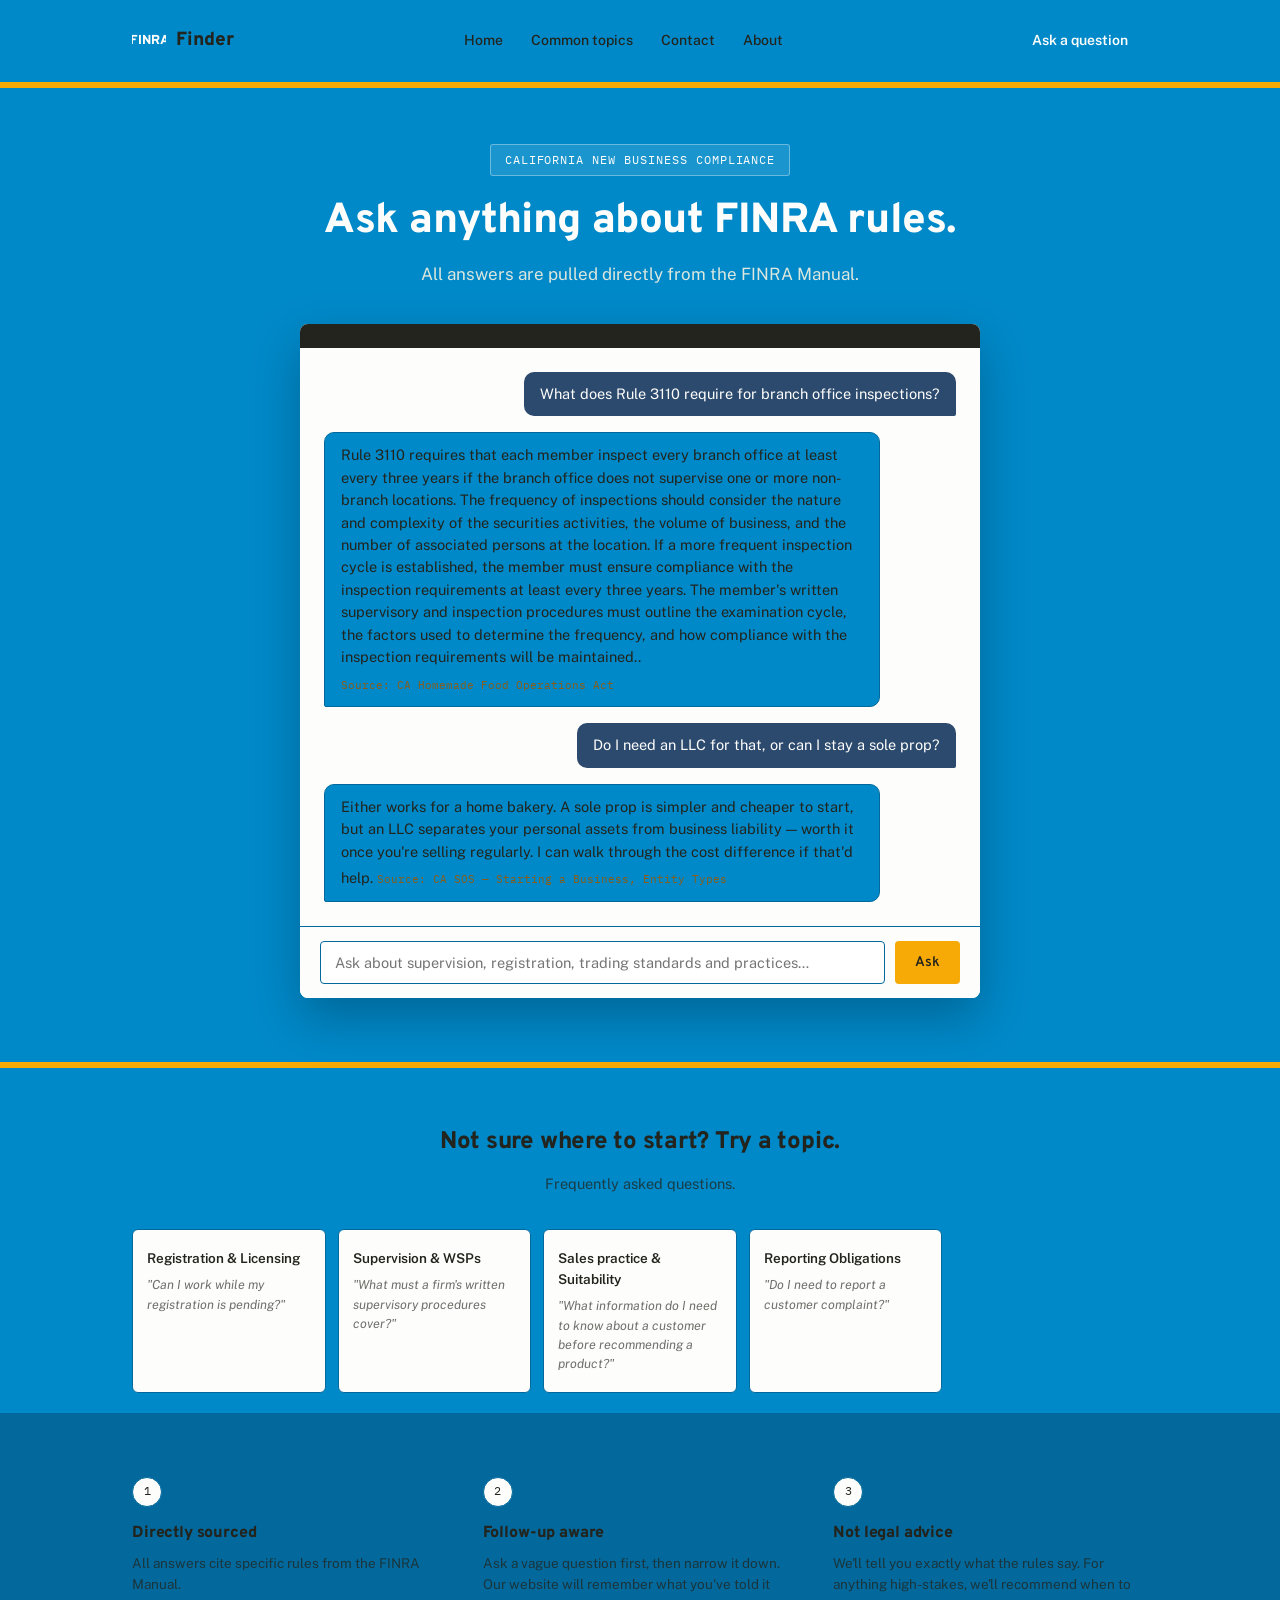
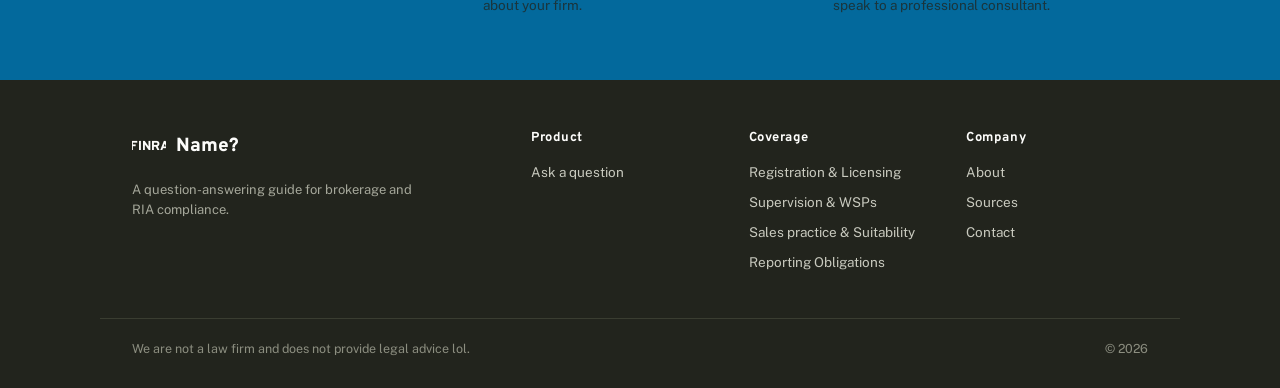
==== index.html @ 2da8e623 "Update index.html" ====
<!DOCTYPE html>
<html lang="en">
<head>
<meta charset="UTF-8">
<meta name="viewport" content="width=device-width, initial-scale=1.0">
<title>RAG — Ask anything about FINRA rules.</title>
<link rel="preconnect" href="https://fonts.googleapis.com">
<link href="https://fonts.googleapis.com/css2?family=Overpass:wght@400;600;800&family=Public+Sans:wght@400;500;600&family=IBM+Plex+Mono:wght@500&display=swap" rel="stylesheet">
<style>
  :root{
    --finblue:#0082d1;
    --blue-dark:#244167;
    --paper:#0089C9;
    --paper-dim:#03699C;
    --asphalt:#22241D;
    --amber:#f7aa06;
    --amber-dark:#8A5B15;
    --ink-blue:#2C4A6E;
    --concrete:#9C9A8E;
    --white:#FDFDFB;
  }
  *{box-sizing:border-box;}
  body{
    margin:0;
    background:var(--paper);
    color:var(--asphalt);
    font-family:'Public Sans',sans-serif;
    line-height:1.55;
  }
  h1,h2,h3,.display{
    font-family:'Overpass',sans-serif;
    font-weight:800;
    letter-spacing:-0.01em;
    margin:0;
  }
  .mono{
    font-family:'IBM Plex Mono',monospace;
    letter-spacing:0.02em;
  }
  a{color:var(--ink-blue);}
  .wrap{max-width:1080px;margin:0 auto;padding:0 32px;}

  nav{
    display:flex;align-items:center;justify-content:space-between;
    padding:20px 32px;max-width:1080px;margin:0 auto;
  }
  .brand{display:flex;align-items:center;gap:10px;}
  .shield{
    width:34px;height:38px;background:var(--route-green);
    clip-path:polygon(50% 0%,100% 20%,100% 70%,50% 100%,0% 70%,0% 20%);
    display:flex;align-items:center;justify-content:center;
    color:var(--white);font-family:'Overpass';font-weight:800;font-size:13px;
  }
  .brand-name{font-family:'Overpass';font-weight:800;font-size:19px;color:var(--asphalt);}
  .nav-links{display:flex;gap:28px;font-size:14px;font-weight:500;}
  .nav-links a{color:var(--asphalt);text-decoration:none;}
  .nav-cta{
    background:var(--route-green);color:var(--white);
    padding:10px 20px;border-radius:3px;font-size:14px;font-weight:600;
    text-decoration:none;
  }
  .hero{
    background:var(--route-green);
    background-image:linear-gradient(var(--route-green),var(--route-green-dark));
    color:var(--white);
    border-top:6px solid var(--amber);
    border-bottom:6px solid var(--amber);
    padding:56px 32px 64px;
  }
  .hero-inner{max-width:900px;margin:0 auto;text-align:center;}
  .eyebrow-route{
    display:inline-flex;align-items:center;gap:10px;
    background:rgba(255,255,255,0.1);
    border:1px solid rgba(255,255,255,0.35);
    padding:6px 14px;border-radius:3px;
    font-family:'IBM Plex Mono';font-size:12px;letter-spacing:0.08em;
    margin-bottom:22px;
  }
  .hero h1{font-size:42px;line-height:1.12;color:var(--white);}
  .hero p.sub{font-size:17px;max-width:520px;margin:16px auto 0;color:#DCE7DE;}

  .chat-window{
    margin:36px auto 0;max-width:680px;text-align:left;
    background:var(--white);border-radius:8px;overflow:hidden;
    box-shadow:0 20px 50px rgba(0,0,0,0.25);
  }
  .chat-head{
    background:var(--asphalt);color:var(--white);padding:12px 18px;
    font-family:'IBM Plex Mono';font-size:12px;display:flex;justify-content:space-between;
  }
  .chat-body{padding:24px;display:flex;flex-direction:column;gap:16px;color:var(--asphalt);}
  .bubble-q{
    align-self:flex-end;background:var(--ink-blue);color:var(--white);
    padding:11px 16px;border-radius:10px 10px 2px 10px;font-size:14.5px;max-width:80%;
  }
  .bubble-a{
    align-self:flex-start;background:var(--paper);border:1px solid var(--paper-dim);
    padding:11px 16px;border-radius:10px 10px 10px 2px;font-size:14.5px;max-width:88%;
  }
  .bubble-a .cite{
    display:inline-block;margin-top:8px;font-family:'IBM Plex Mono';font-size:11px;
    color:var(--amber-dark);
  }
  .chat-input-row{
    border-top:1px solid var(--paper-dim);padding:14px 20px;
    display:flex;gap:10px;background:var(--white);
  }
  .chat-input-row input{
    flex:1;border:1px solid var(--paper-dim);border-radius:4px;
    padding:12px 14px;font-size:14.5px;font-family:'Public Sans';color:var(--asphalt);
  }
  .chat-input-row button{
    background:var(--amber);color:var(--asphalt);border:none;
    padding:0 20px;border-radius:4px;font-weight:600;font-size:14px;
    font-family:'Overpass';cursor:pointer;
  }
  .hero-hint{margin-top:16px;font-size:13px;color:#B7CBBB;}

  .topics{padding:56px 32px 20px;}
  .topics h2{font-size:24px;text-align:center;}
  .topics .lead{
    text-align:center;color:var(--asphalt);opacity:0.75;max-width:480px;
    margin:12px auto 34px;font-size:14.5px;
  }
  .chip-grid{
    display:grid;grid-template-columns:repeat(5,1fr);gap:12px;
  }
  .chip{
    background:var(--white);border:1px solid var(--paper-dim);
    border-radius:6px;padding:18px 14px;text-align:left;cursor:pointer;
    transition:border-color .15s;
  }
  .chip:hover{border-color:var(--route-green);}
  .chip .chip-label{font-size:13.5px;font-weight:600;margin-bottom:6px;color:var(--asphalt);}
  .chip .chip-example{font-size:12.5px;color:var(--asphalt);opacity:0.65;font-style:italic;}

  .trust{padding:64px 32px;background:var(--paper-dim);}
  .trust-grid{display:grid;grid-template-columns:repeat(3,1fr);gap:36px;}
  .trust-item{}
  .trust-item .num{
    font-family:'IBM Plex Mono';font-size:12px;color:var(--route-green);
    background:var(--white);border:1px solid var(--paper-dim);
    width:30px;height:30px;border-radius:50%;display:flex;align-items:center;justify-content:center;
    margin-bottom:14px;
  }
  .trust-item h3{font-size:16px;margin-bottom:8px;}
  .trust-item p{font-size:13.5px;opacity:0.75;margin:0;}
  
  .examples{padding:64px 32px;}
  .examples h2{font-size:26px;text-align:center;margin-bottom:8px;}
  .examples .lead{text-align:center;opacity:0.7;font-size:14.5px;margin-bottom:40px;}
  .qa-list{display:flex;flex-direction:column;gap:0;border-top:1px solid var(--paper-dim);}
  .qa-row{
    display:grid;grid-template-columns:1fr 40px;align-items:center;
    padding:18px 4px;border-bottom:1px solid var(--paper-dim);cursor:pointer;
  }
  .qa-row .qa-q{font-size:15px;font-weight:500;}
  .qa-row .qa-arrow{color:var(--route-green);font-size:16px;text-align:right;}

  .also{padding:12px 32px 70px;}
  .also-card{
    max-width:1016px;margin:0 auto;background:var(--white);border:1px solid var(--paper-dim);
    border-radius:8px;padding:26px 30px;display:flex;align-items:center;justify-content:space-between;gap:24px;
  }
  .also-card .also-copy h3{font-size:16px;margin-bottom:6px;}
  .also-card .also-copy p{font-size:13.5px;opacity:0.7;margin:0;max-width:440px;}
  .also-card .also-cta{
    background:var(--paper);border:1px solid var(--paper-dim);color:var(--asphalt);
    padding:10px 18px;border-radius:4px;font-size:13.5px;font-weight:600;text-decoration:none;
    white-space:nowrap;
  }

  footer{
    background:var(--asphalt);color:#C9CABF;padding:48px 32px 30px;
  }
  .footer-grid{display:grid;grid-template-columns:2fr 1fr 1fr 1fr;gap:36px;}
  footer h4{font-family:'Overpass';color:var(--white);font-size:13px;margin:0 0 14px;letter-spacing:0.04em;}
  footer a{color:#C9CABF;text-decoration:none;font-size:13.5px;display:block;margin-bottom:9px;}
  .footer-bottom{
    max-width:1080px;margin:36px auto 0;padding-top:20px;border-top:1px solid #3A3D31;
    font-size:12.5px;color:#8C8E80;display:flex;justify-content:space-between;
  }

  @media (max-width:800px){
    .chip-grid{grid-template-columns:1fr 1fr;}
    .trust-grid{grid-template-columns:1fr;}
    .footer-grid{grid-template-columns:1fr 1fr;}
    .hero h1{font-size:30px;}
    .also-card{flex-direction:column;align-items:flex-start;}
  }
</style>
</head>
<body>

<nav>
  <div class="brand">
    <div class="shield">FINRA</div>
    <div class="brand-name">Finder</div>
  </div>
  <div class="nav-links">
    <a href="#">Home</a>
    <a href="#">Common topics</a>
    <a href="#">Contact</a>
    <a href="#">About</a>
  </div>
  <a href="chat.html" class="nav-cta">Ask a question</a>
</nav>

<section class="hero">
  <div class="hero-inner">
    <div class="eyebrow-route">CALIFORNIA NEW BUSINESS COMPLIANCE</div>
    <h1>Ask anything about FINRA rules.</h1>
    <p class="sub">All answers are pulled directly from the FINRA Manual.</p>

    <div class="chat-window">
      <div class="chat-head">
      </div>
      <div class="chat-body">
        <div class="bubble-q">What does Rule 3110 require for branch office inspections?</div>
        <div class="bubble-a">
          Rule 3110 requires that each member inspect every branch office at least every three years if the branch office does not supervise one or more non-branch locations. The frequency of inspections should consider the nature and complexity of the securities activities, the volume of business, and the number of associated persons at the location. If a more frequent inspection cycle is established, the member must ensure compliance with the inspection requirements at least every three years. The member's written supervisory and inspection procedures must outline the examination cycle, the factors used to determine the frequency, and how compliance with the inspection requirements will be maintained..
          <div class="cite">Source: CA Homemade Food Operations Act</div>
        </div>
        <div class="bubble-q">Do I need an LLC for that, or can I stay a sole prop?</div>
        <div class="bubble-a">
          Either works for a home bakery. A sole prop is simpler and cheaper to start, but an LLC separates your personal assets from business liability — worth it once you're selling regularly. I can walk through the cost difference if that'd help.
          <div class="cite">Source: CA SOS — Starting a Business, Entity Types</div>
        </div>
      </div>
      <div class="chat-input-row">
        <input type="text" placeholder="Ask about supervision, registration, trading standards and practices…">
        <button>Ask</button>
      </div>
    </div>
  </div>
</section>

<section class="topics">
  <div class="wrap">
    <h2>Not sure where to start? Try a topic.</h2>
    <p class="lead">Frequently asked questions.</p>
    <div class="chip-grid">
      <div class="chip">
        <div class="chip-label">Registration & Licensing</div>
        <div class="chip-example">"Can I work while my registration is pending?"</div>
      </div>
      <div class="chip">
        <div class="chip-label">Supervision & WSPs</div>
        <div class="chip-example">"What must a firm's written supervisory procedures cover?"</div>
      </div>
      <div class="chip">
        <div class="chip-label">Sales practice & Suitability</div>
        <div class="chip-example">"What information do I need to know about a customer before recommending a product?"</div>
      </div>
      <div class="chip">
        <div class="chip-label">Reporting Obligations</div>
        <div class="chip-example">"Do I need to report a customer complaint?"</div>
      </div>
    </div>
  </div>
</section>

<section class="trust">
  <div class="wrap">
    <div class="trust-grid">
      <div class="trust-item">
        <div class="num">1</div>
        <h3>Directly sourced</h3>
        <p>All answers cite specific rules from the FINRA Manual.</p>
      </div>
      <div class="trust-item">
        <div class="num">2</div>
        <h3>Follow-up aware</h3>
        <p>Ask a vague question first, then narrow it down. Our website will remember what you've told it about your firm.</p>
      </div>
      <div class="trust-item">
        <div class="num">3</div>
        <h3>Not legal advice</h3>
        <p>We'll tell you exactly what the rules say. For anything high-stakes, we'll recommend when to speak to a professional consultant.</p>
      </div>
    </div>
  </div>
</section>

<footer>
  <div class="wrap footer-grid">
    <div>
      <div class="brand" style="margin-bottom:14px;">
        <div class="shield">FINRA</div>
        <div class="brand-name" style="color:var(--white);">Name?</div>
      </div>
      <p style="font-size:13px;max-width:280px;color:#A5A79A;">A question-answering guide for brokerage and RIA compliance.</p>
    </div>
    <div>
      <h4>Product</h4>
      <a href="chat.html">Ask a question</a>
    </div>
    <div>
      <h4>Coverage</h4>
      <a href="#">Registration & Licensing</a>
      <a href="#">Supervision & WSPs</a>
      <a href="#">Sales practice & Suitability</a>
       <a href="#">Reporting Obligations</a>
    </div>
    <div>
      <h4>Company</h4>
      <a href="#">About</a>
      <a href="#">Sources</a>
      <a href="#">Contact</a>
    </div>
  </div>
  <div class="footer-bottom wrap">
    <span>We are not a law firm and does not provide legal advice lol.</span>
    <span>© 2026</span>
  </div>
</footer>

</body>
</html>
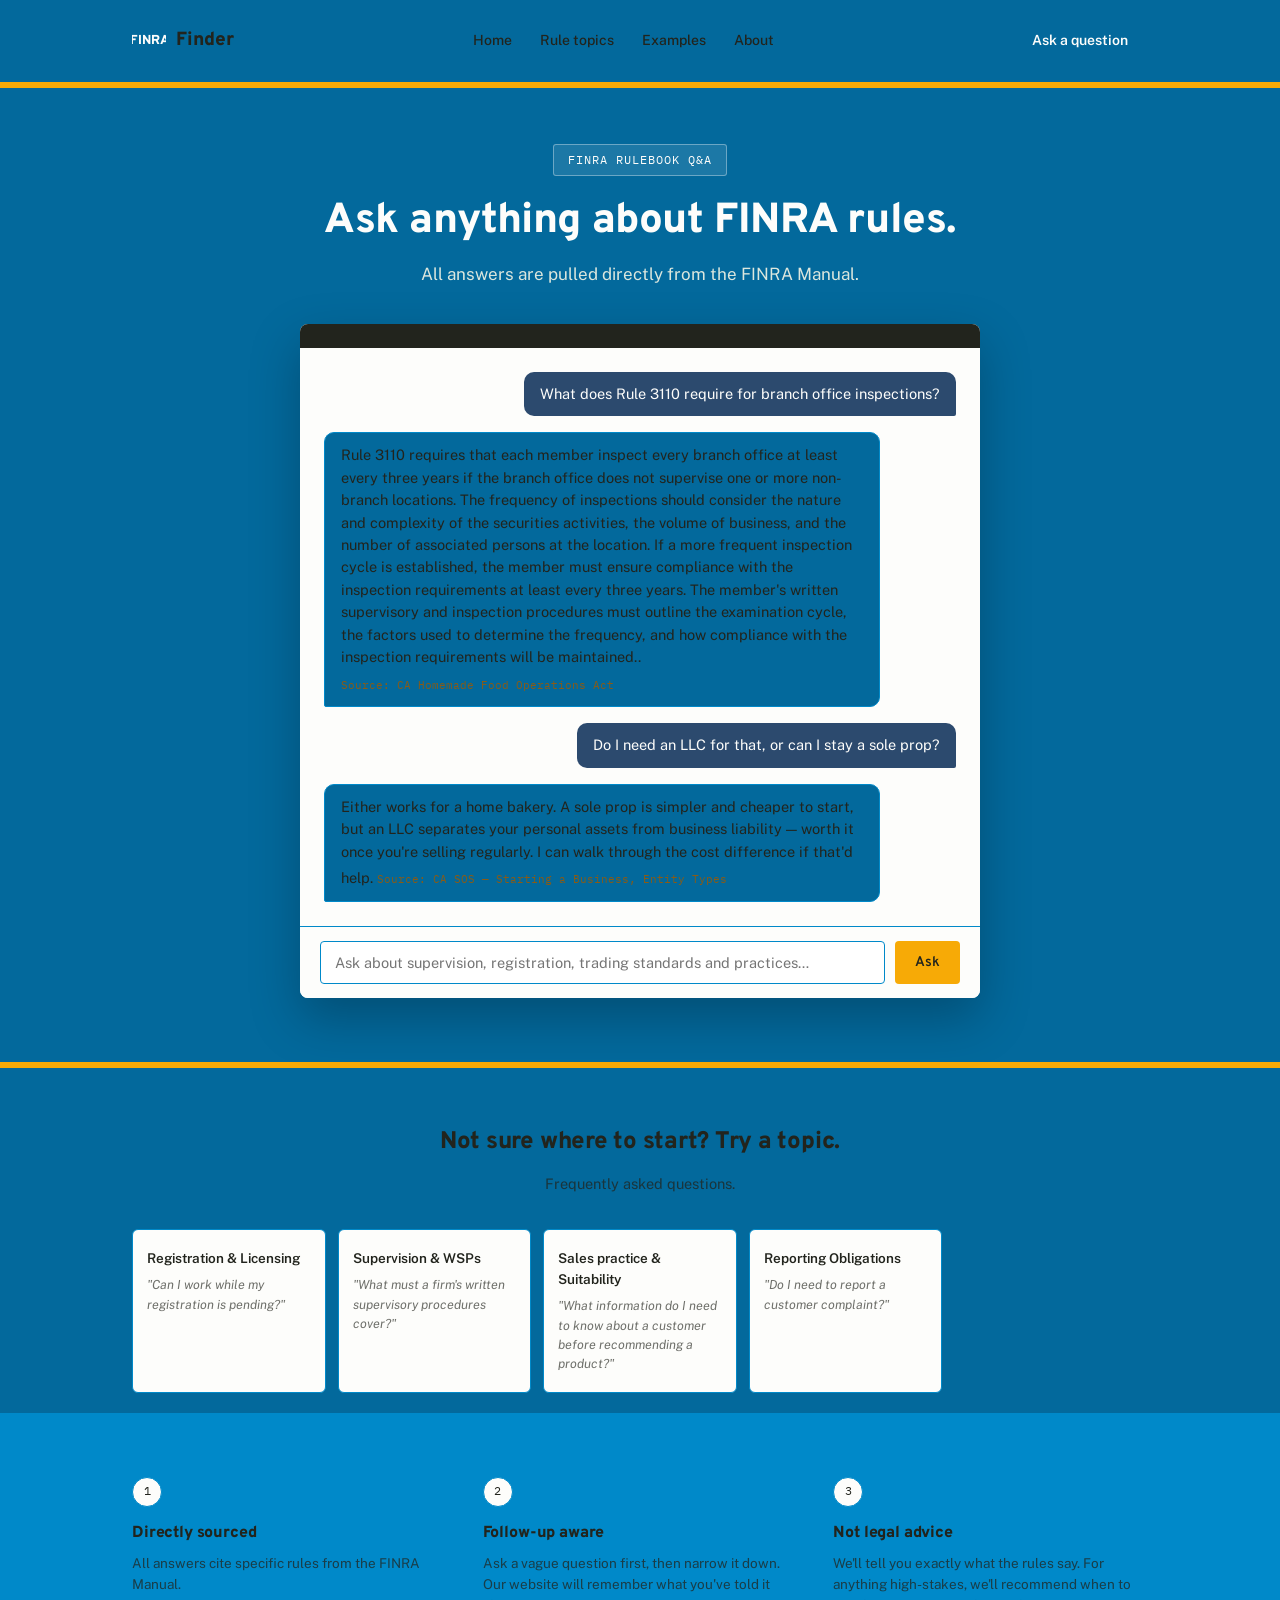
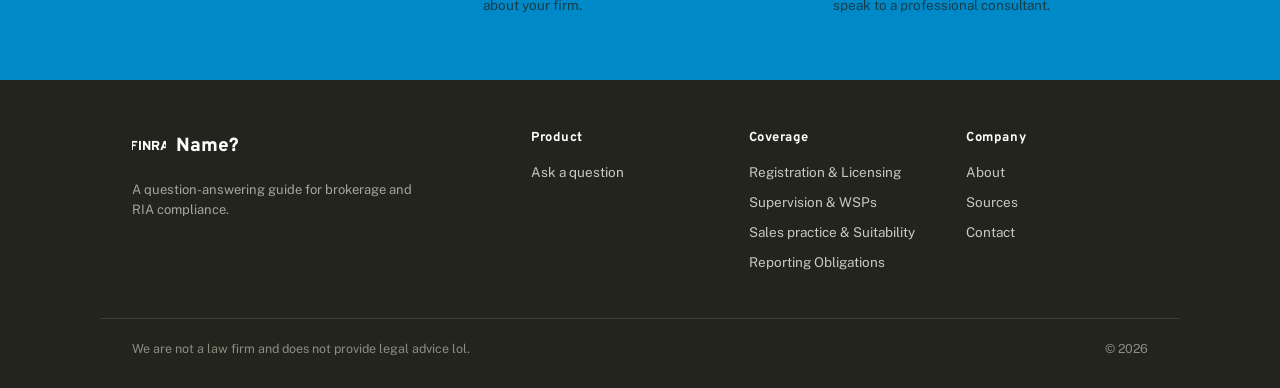
==== commit fd2a7c94: "Update color variables and navigation links in HTML" ====
--- a/index.html
+++ b/index.html
@@ -10,8 +10,8 @@
   :root{
     --finblue:#0082d1;
     --blue-dark:#244167;
-    --paper:#0089C9;
-    --paper-dim:#03699C;
+    --paper-dim:#0089C9;
+    --paper:#03699C;
     --asphalt:#22241D;
     --amber:#f7aa06;
     --amber-dark:#8A5B15;
@@ -199,8 +199,8 @@
   </div>
   <div class="nav-links">
     <a href="#">Home</a>
-    <a href="#">Common topics</a>
-    <a href="#">Contact</a>
+    <a href="#">Rule topics</a>
+    <a href="#">Examples</a>
     <a href="#">About</a>
   </div>
   <a href="chat.html" class="nav-cta">Ask a question</a>
@@ -208,7 +208,7 @@
 
 <section class="hero">
   <div class="hero-inner">
-    <div class="eyebrow-route">CALIFORNIA NEW BUSINESS COMPLIANCE</div>
+    <div class="eyebrow-route">FINRA RULEBOOK Q&A</div>
     <h1>Ask anything about FINRA rules.</h1>
     <p class="sub">All answers are pulled directly from the FINRA Manual.</p>
 
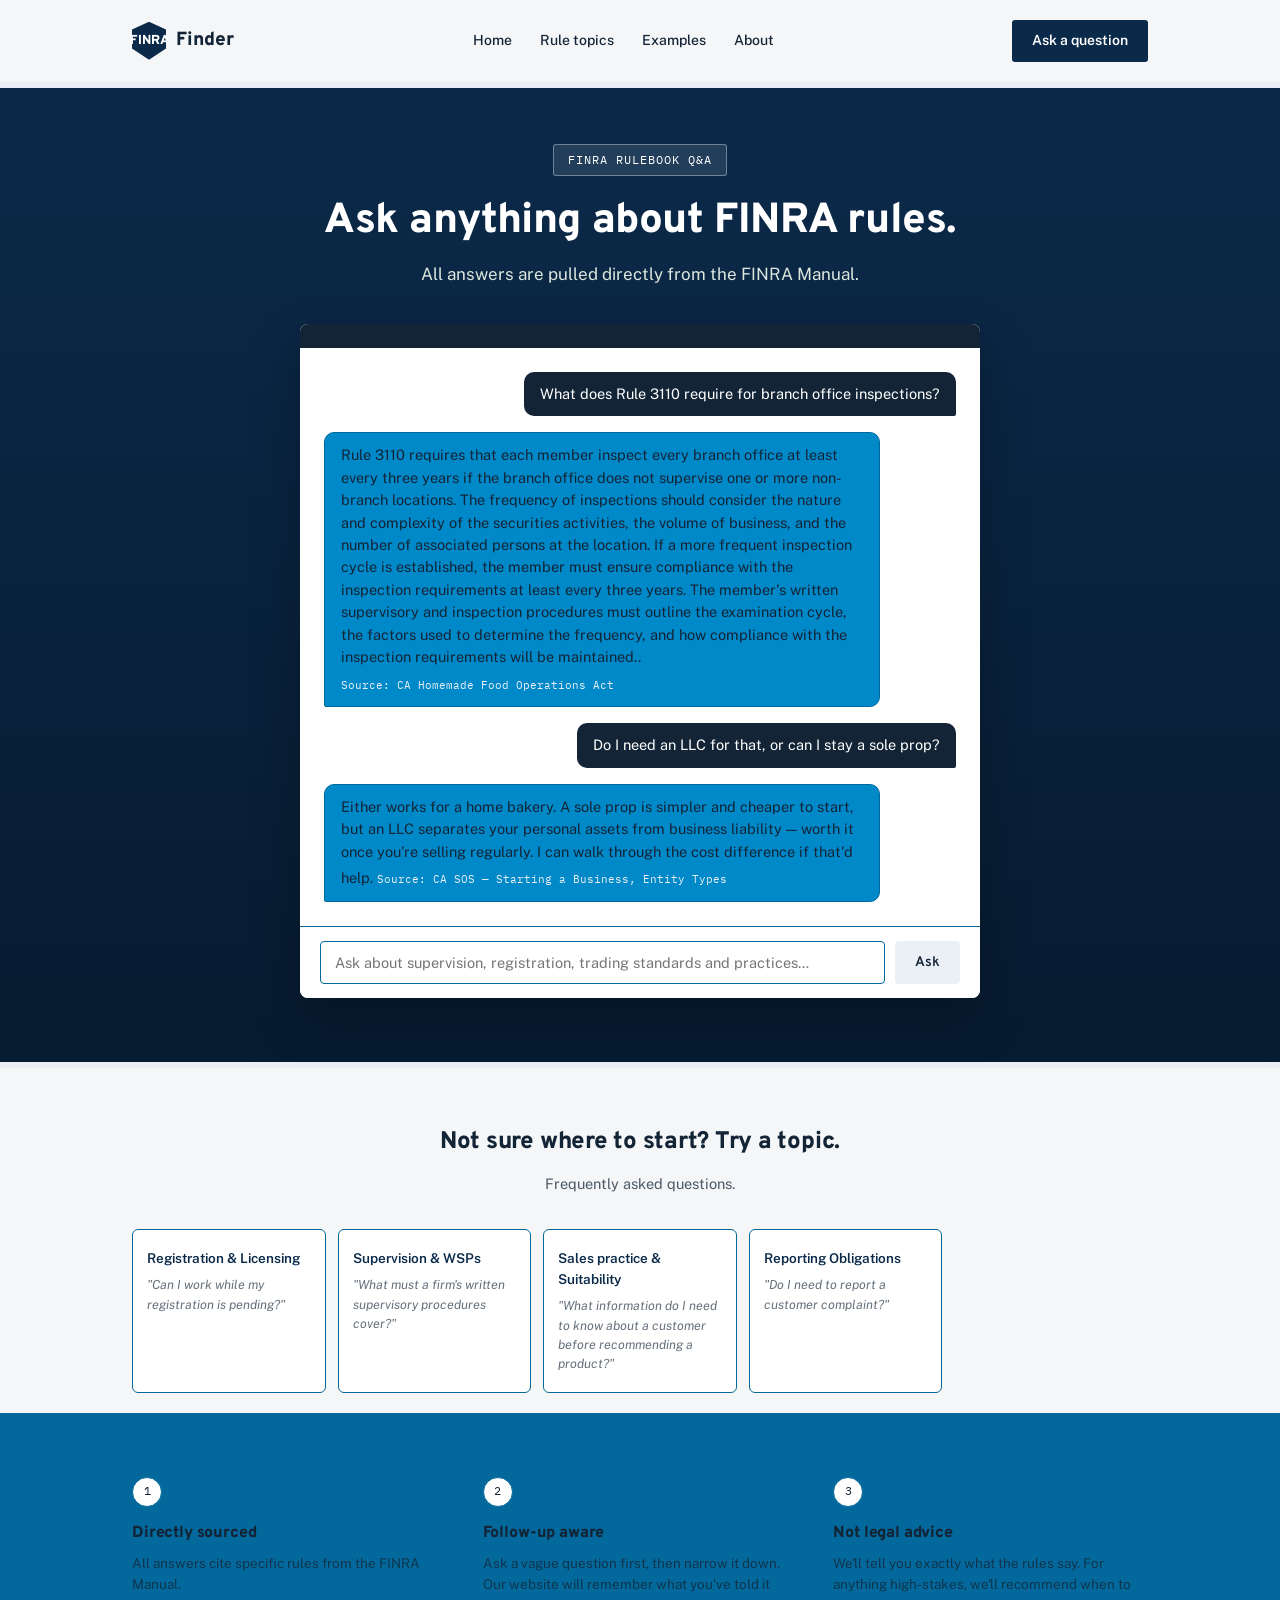
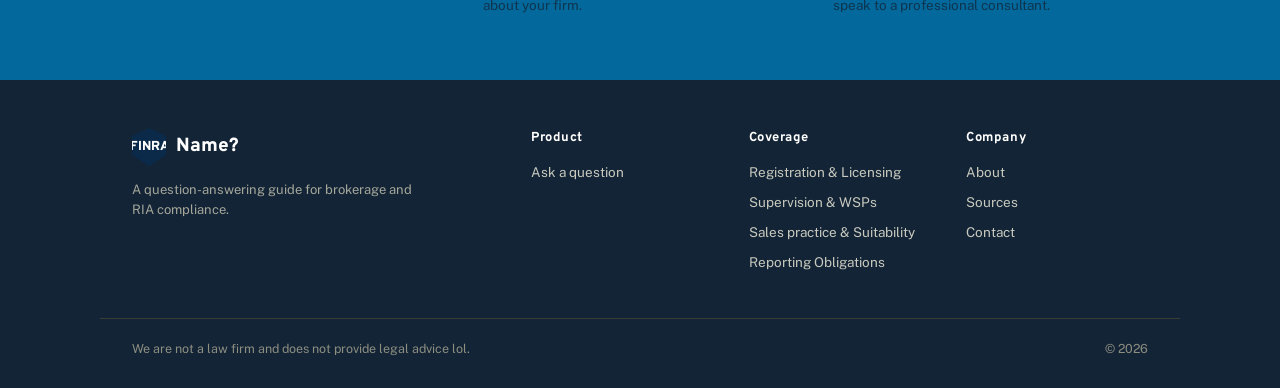
==== commit 7881a392: "Update index.html" ====
--- a/index.html
+++ b/index.html
@@ -8,22 +8,23 @@
 <link href="https://fonts.googleapis.com/css2?family=Overpass:wght@400;600;800&family=Public+Sans:wght@400;500;600&family=IBM+Plex+Mono:wght@500&display=swap" rel="stylesheet">
 <style>
   :root{
-    --finblue:#0082d1;
-    --blue-dark:#244167;
-    --paper-dim:#0089C9;
-    --paper:#03699C;
-    --asphalt:#22241D;
-    --amber:#f7aa06;
-    --amber-dark:#8A5B15;
-    --ink-blue:#2C4A6E;
-    --concrete:#9C9A8E;
-    --white:#FDFDFB;
+   --navy:#0B2A4A;
+    --navy-dark:#071B30;
+    --blue:#0089C9;
+    --blue-dark:#03699C;
+    --bg:#F4F6F8;
+    --panel:#EAF0F5;
+    --border:#D8E1E8;
+    --ink:#132436;
+    --muted:#57697C;
+    --white:#FFFFFF;
+    --live:#2E9E5B;
   }
   *{box-sizing:border-box;}
   body{
     margin:0;
-    background:var(--paper);
-    color:var(--asphalt);
+    background:var(--bg);
+    color:var(--ink);
     font-family:'Public Sans',sans-serif;
     line-height:1.55;
   }
@@ -37,7 +38,7 @@
     font-family:'IBM Plex Mono',monospace;
     letter-spacing:0.02em;
   }
-  a{color:var(--ink-blue);}
+  a{color:var(--blue);}
   .wrap{max-width:1080px;margin:0 auto;padding:0 32px;}
 
   nav{
@@ -46,25 +47,25 @@
   }
   .brand{display:flex;align-items:center;gap:10px;}
   .shield{
-    width:34px;height:38px;background:var(--route-green);
+    width:34px;height:38px;background:var(--navy);
     clip-path:polygon(50% 0%,100% 20%,100% 70%,50% 100%,0% 70%,0% 20%);
     display:flex;align-items:center;justify-content:center;
     color:var(--white);font-family:'Overpass';font-weight:800;font-size:13px;
   }
-  .brand-name{font-family:'Overpass';font-weight:800;font-size:19px;color:var(--asphalt);}
+  .brand-name{font-family:'Overpass';font-weight:800;font-size:19px;color:var(--ink);}
   .nav-links{display:flex;gap:28px;font-size:14px;font-weight:500;}
-  .nav-links a{color:var(--asphalt);text-decoration:none;}
+  .nav-links a{color:var(--ink);text-decoration:none;}
   .nav-cta{
-    background:var(--route-green);color:var(--white);
+    background:var(--navy);color:var(--white);
     padding:10px 20px;border-radius:3px;font-size:14px;font-weight:600;
     text-decoration:none;
   }
   .hero{
-    background:var(--route-green);
-    background-image:linear-gradient(var(--route-green),var(--route-green-dark));
+    background:var(--navy);
+    background-image:linear-gradient(var(--navy),var(--navy-dark));
     color:var(--white);
-    border-top:6px solid var(--amber);
-    border-bottom:6px solid var(--amber);
+    border-top:6px solid var(--panel);
+    border-bottom:6px solid var(--panel);
     padding:56px 32px 64px;
   }
   .hero-inner{max-width:900px;margin:0 auto;text-align:center;}
@@ -85,32 +86,32 @@
     box-shadow:0 20px 50px rgba(0,0,0,0.25);
   }
   .chat-head{
-    background:var(--asphalt);color:var(--white);padding:12px 18px;
+    background:var(--ink);color:var(--white);padding:12px 18px;
     font-family:'IBM Plex Mono';font-size:12px;display:flex;justify-content:space-between;
   }
-  .chat-body{padding:24px;display:flex;flex-direction:column;gap:16px;color:var(--asphalt);}
+  .chat-body{padding:24px;display:flex;flex-direction:column;gap:16px;color:var(--ink);}
   .bubble-q{
-    align-self:flex-end;background:var(--ink-blue);color:var(--white);
+    align-self:flex-end;background:var(--ink);color:var(--white);
     padding:11px 16px;border-radius:10px 10px 2px 10px;font-size:14.5px;max-width:80%;
   }
   .bubble-a{
-    align-self:flex-start;background:var(--paper);border:1px solid var(--paper-dim);
+    align-self:flex-start;background:var(--blue);border:1px solid var(--blue-dark);
     padding:11px 16px;border-radius:10px 10px 10px 2px;font-size:14.5px;max-width:88%;
   }
   .bubble-a .cite{
     display:inline-block;margin-top:8px;font-family:'IBM Plex Mono';font-size:11px;
-    color:var(--amber-dark);
+    color:var(--panel);
   }
   .chat-input-row{
-    border-top:1px solid var(--paper-dim);padding:14px 20px;
+    border-top:1px solid var(--blue-dark);padding:14px 20px;
     display:flex;gap:10px;background:var(--white);
   }
   .chat-input-row input{
-    flex:1;border:1px solid var(--paper-dim);border-radius:4px;
-    padding:12px 14px;font-size:14.5px;font-family:'Public Sans';color:var(--asphalt);
+    flex:1;border:1px solid var(--blue-dark);border-radius:4px;
+    padding:12px 14px;font-size:14.5px;font-family:'Public Sans';color:var(--ink);
   }
   .chat-input-row button{
-    background:var(--amber);color:var(--asphalt);border:none;
+    background:var(--panel);color:var(--ink);border:none;
     padding:0 20px;border-radius:4px;font-weight:600;font-size:14px;
     font-family:'Overpass';cursor:pointer;
   }
@@ -119,27 +120,27 @@
   .topics{padding:56px 32px 20px;}
   .topics h2{font-size:24px;text-align:center;}
   .topics .lead{
-    text-align:center;color:var(--asphalt);opacity:0.75;max-width:480px;
+    text-align:center;color:var(--ink);opacity:0.75;max-width:480px;
     margin:12px auto 34px;font-size:14.5px;
   }
   .chip-grid{
     display:grid;grid-template-columns:repeat(5,1fr);gap:12px;
   }
   .chip{
-    background:var(--white);border:1px solid var(--paper-dim);
+    background:var(--white);border:1px solid var(--blue-dark);
     border-radius:6px;padding:18px 14px;text-align:left;cursor:pointer;
     transition:border-color .15s;
   }
-  .chip:hover{border-color:var(--route-green);}
-  .chip .chip-label{font-size:13.5px;font-weight:600;margin-bottom:6px;color:var(--asphalt);}
-  .chip .chip-example{font-size:12.5px;color:var(--asphalt);opacity:0.65;font-style:italic;}
-
-  .trust{padding:64px 32px;background:var(--paper-dim);}
+  .chip:hover{border-color:var(--navy);}
+  .chip .chip-label{font-size:13.5px;font-weight:600;margin-bottom:6px;color:var(--navy);}
+  .chip .chip-example{font-size:12.5px;color:var(--ink);opacity:0.65;font-style:italic;}
+
+  .trust{padding:64px 32px;background:var(--blue-dark);}
   .trust-grid{display:grid;grid-template-columns:repeat(3,1fr);gap:36px;}
   .trust-item{}
   .trust-item .num{
-    font-family:'IBM Plex Mono';font-size:12px;color:var(--route-green);
-    background:var(--white);border:1px solid var(--paper-dim);
+    font-family:'IBM Plex Mono';font-size:12px;color:var(--ink);
+    background:var(--white);border:1px solid var(--blue-dark);
     width:30px;height:30px;border-radius:50%;display:flex;align-items:center;justify-content:center;
     margin-bottom:14px;
   }
@@ -149,29 +150,29 @@
   .examples{padding:64px 32px;}
   .examples h2{font-size:26px;text-align:center;margin-bottom:8px;}
   .examples .lead{text-align:center;opacity:0.7;font-size:14.5px;margin-bottom:40px;}
-  .qa-list{display:flex;flex-direction:column;gap:0;border-top:1px solid var(--paper-dim);}
+  .qa-list{display:flex;flex-direction:column;gap:0;border-top:1px solid var(--blue-dark);}
   .qa-row{
     display:grid;grid-template-columns:1fr 40px;align-items:center;
-    padding:18px 4px;border-bottom:1px solid var(--paper-dim);cursor:pointer;
+    padding:18px 4px;border-bottom:1px solid var(--blue-dark);cursor:pointer;
   }
   .qa-row .qa-q{font-size:15px;font-weight:500;}
-  .qa-row .qa-arrow{color:var(--route-green);font-size:16px;text-align:right;}
+  .qa-row .qa-arrow{color:var(--navy);font-size:16px;text-align:right;}
 
   .also{padding:12px 32px 70px;}
   .also-card{
-    max-width:1016px;margin:0 auto;background:var(--white);border:1px solid var(--paper-dim);
+    max-width:1016px;margin:0 auto;background:var(--white);border:1px solid var(--blue-dark);
     border-radius:8px;padding:26px 30px;display:flex;align-items:center;justify-content:space-between;gap:24px;
   }
   .also-card .also-copy h3{font-size:16px;margin-bottom:6px;}
   .also-card .also-copy p{font-size:13.5px;opacity:0.7;margin:0;max-width:440px;}
   .also-card .also-cta{
-    background:var(--paper);border:1px solid var(--paper-dim);color:var(--asphalt);
+    background:var(--blue);border:1px solid var(--blue-dark);color:var(--ink);
     padding:10px 18px;border-radius:4px;font-size:13.5px;font-weight:600;text-decoration:none;
     white-space:nowrap;
   }
 
   footer{
-    background:var(--asphalt);color:#C9CABF;padding:48px 32px 30px;
+    background:var(--ink);color:#C9CABF;padding:48px 32px 30px;
   }
   .footer-grid{display:grid;grid-template-columns:2fr 1fr 1fr 1fr;gap:36px;}
   footer h4{font-family:'Overpass';color:var(--white);font-size:13px;margin:0 0 14px;letter-spacing:0.04em;}
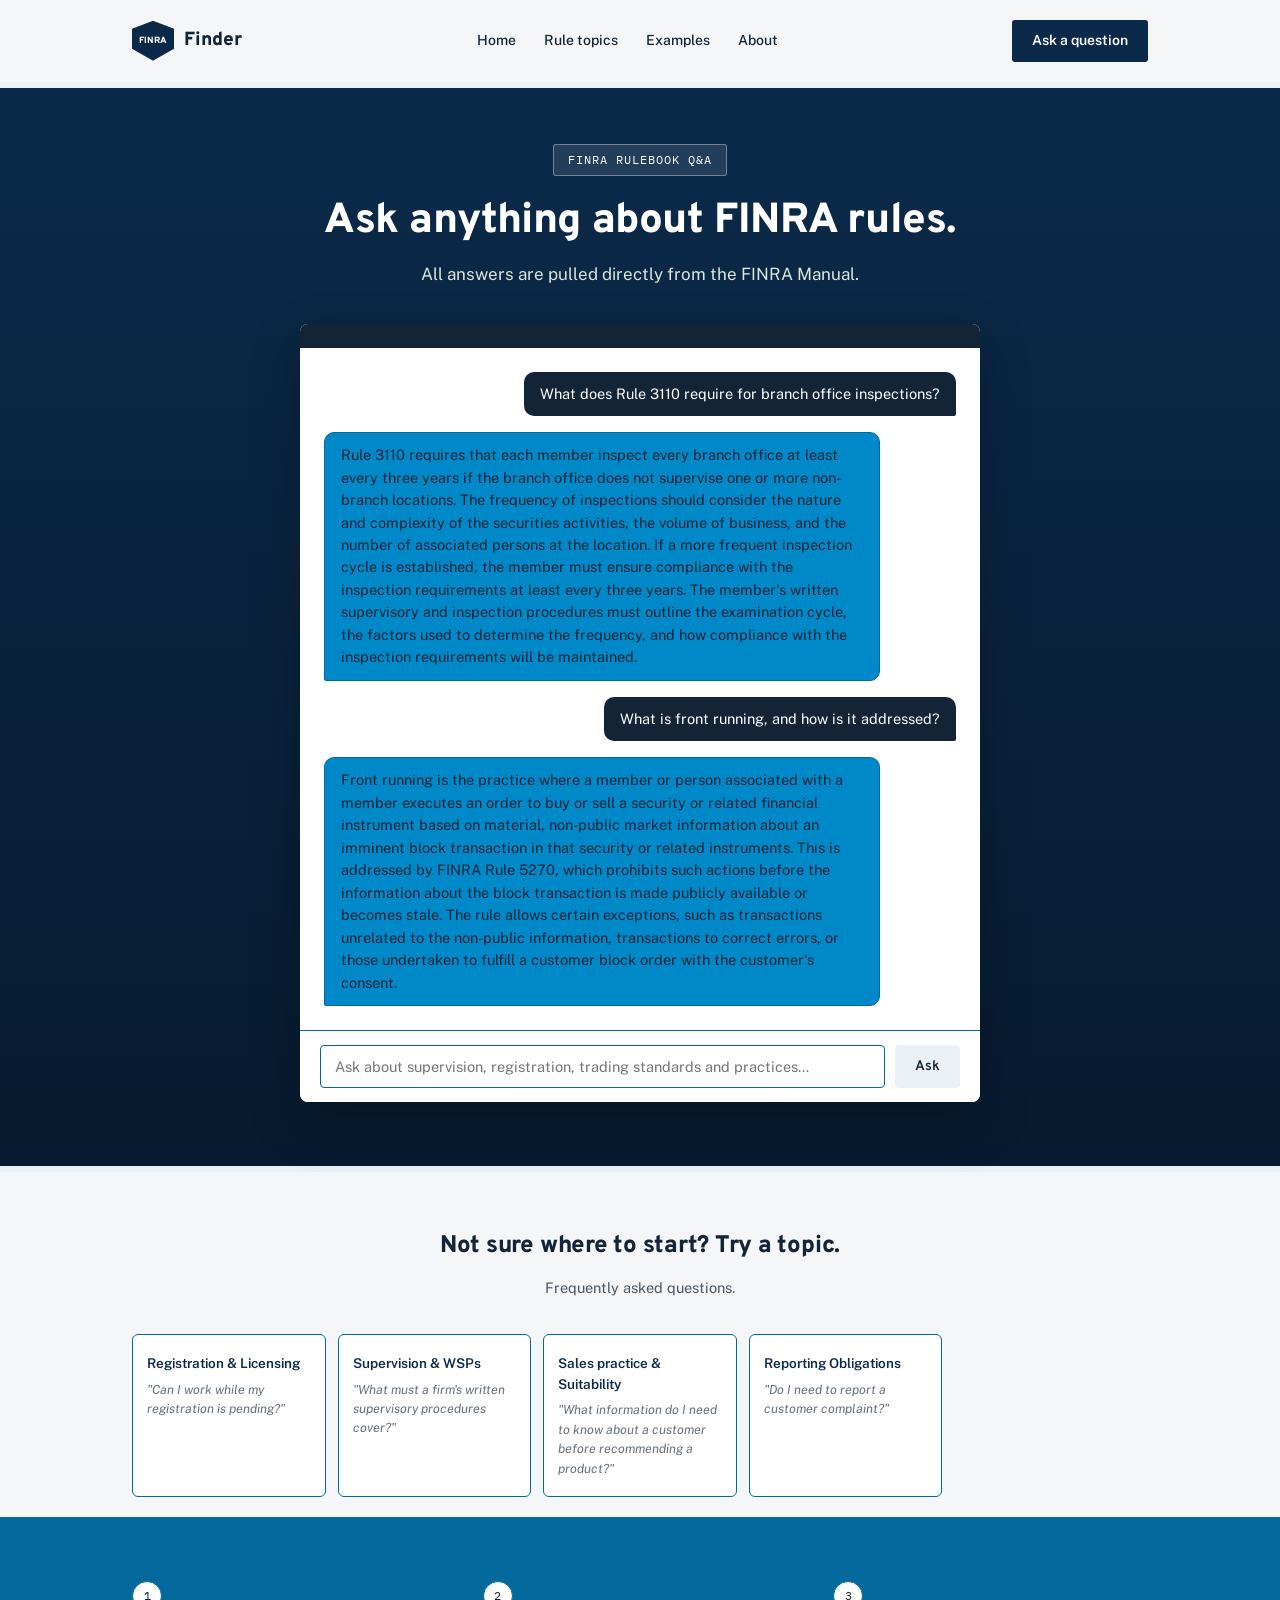
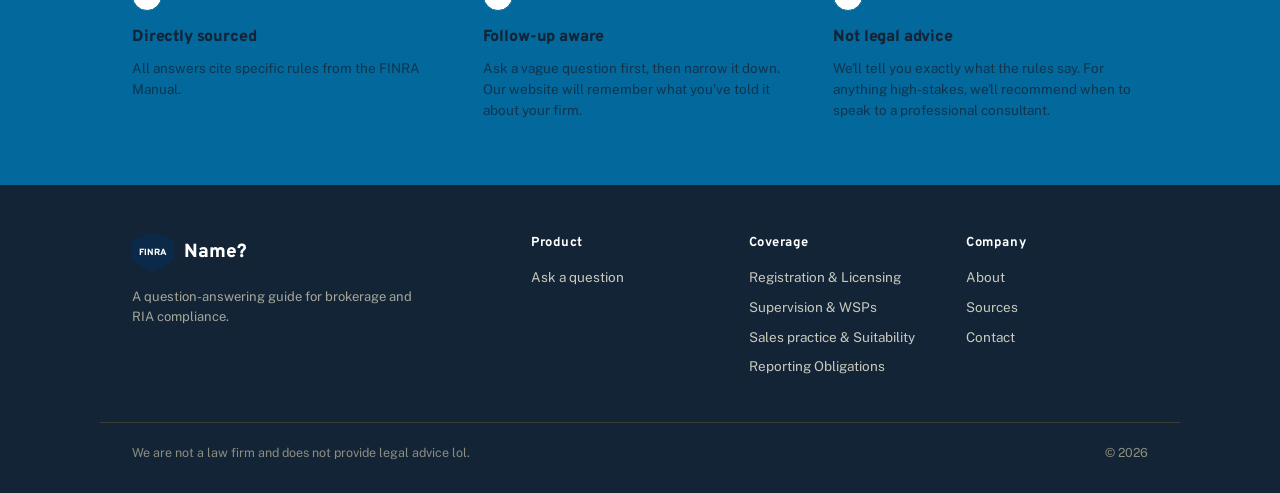
==== commit f02baa3d: "Update index.html" ====
--- a/index.html
+++ b/index.html
@@ -47,10 +47,10 @@
   }
   .brand{display:flex;align-items:center;gap:10px;}
   .shield{
-    width:34px;height:38px;background:var(--navy);
+    width:42px;height:40px;background:var(--navy);
     clip-path:polygon(50% 0%,100% 20%,100% 70%,50% 100%,0% 70%,0% 20%);
     display:flex;align-items:center;justify-content:center;
-    color:var(--white);font-family:'Overpass';font-weight:800;font-size:13px;
+    color:var(--white);font-family:'Overpass';font-weight:800;font-size:9px;letter-spacing:-0.02em;
   }
   .brand-name{font-family:'Overpass';font-weight:800;font-size:19px;color:var(--ink);}
   .nav-links{display:flex;gap:28px;font-size:14px;font-weight:500;}
@@ -219,13 +219,11 @@
       <div class="chat-body">
         <div class="bubble-q">What does Rule 3110 require for branch office inspections?</div>
         <div class="bubble-a">
-          Rule 3110 requires that each member inspect every branch office at least every three years if the branch office does not supervise one or more non-branch locations. The frequency of inspections should consider the nature and complexity of the securities activities, the volume of business, and the number of associated persons at the location. If a more frequent inspection cycle is established, the member must ensure compliance with the inspection requirements at least every three years. The member's written supervisory and inspection procedures must outline the examination cycle, the factors used to determine the frequency, and how compliance with the inspection requirements will be maintained..
-          <div class="cite">Source: CA Homemade Food Operations Act</div>
+          Rule 3110 requires that each member inspect every branch office at least every three years if the branch office does not supervise one or more non-branch locations. The frequency of inspections should consider the nature and complexity of the securities activities, the volume of business, and the number of associated persons at the location. If a more frequent inspection cycle is established, the member must ensure compliance with the inspection requirements at least every three years. The member's written supervisory and inspection procedures must outline the examination cycle, the factors used to determine the frequency, and how compliance with the inspection requirements will be maintained.
         </div>
-        <div class="bubble-q">Do I need an LLC for that, or can I stay a sole prop?</div>
+        <div class="bubble-q">What is front running, and how is it addressed?</div>
         <div class="bubble-a">
-          Either works for a home bakery. A sole prop is simpler and cheaper to start, but an LLC separates your personal assets from business liability — worth it once you're selling regularly. I can walk through the cost difference if that'd help.
-          <div class="cite">Source: CA SOS — Starting a Business, Entity Types</div>
+          Front running is the practice where a member or person associated with a member executes an order to buy or sell a security or related financial instrument based on material, non-public market information about an imminent block transaction in that security or related instruments. This is addressed by FINRA Rule 5270, which prohibits such actions before the information about the block transaction is made publicly available or becomes stale. The rule allows certain exceptions, such as transactions unrelated to the non-public information, transactions to correct errors, or those undertaken to fulfill a customer block order with the customer's consent.
         </div>
       </div>
       <div class="chat-input-row">
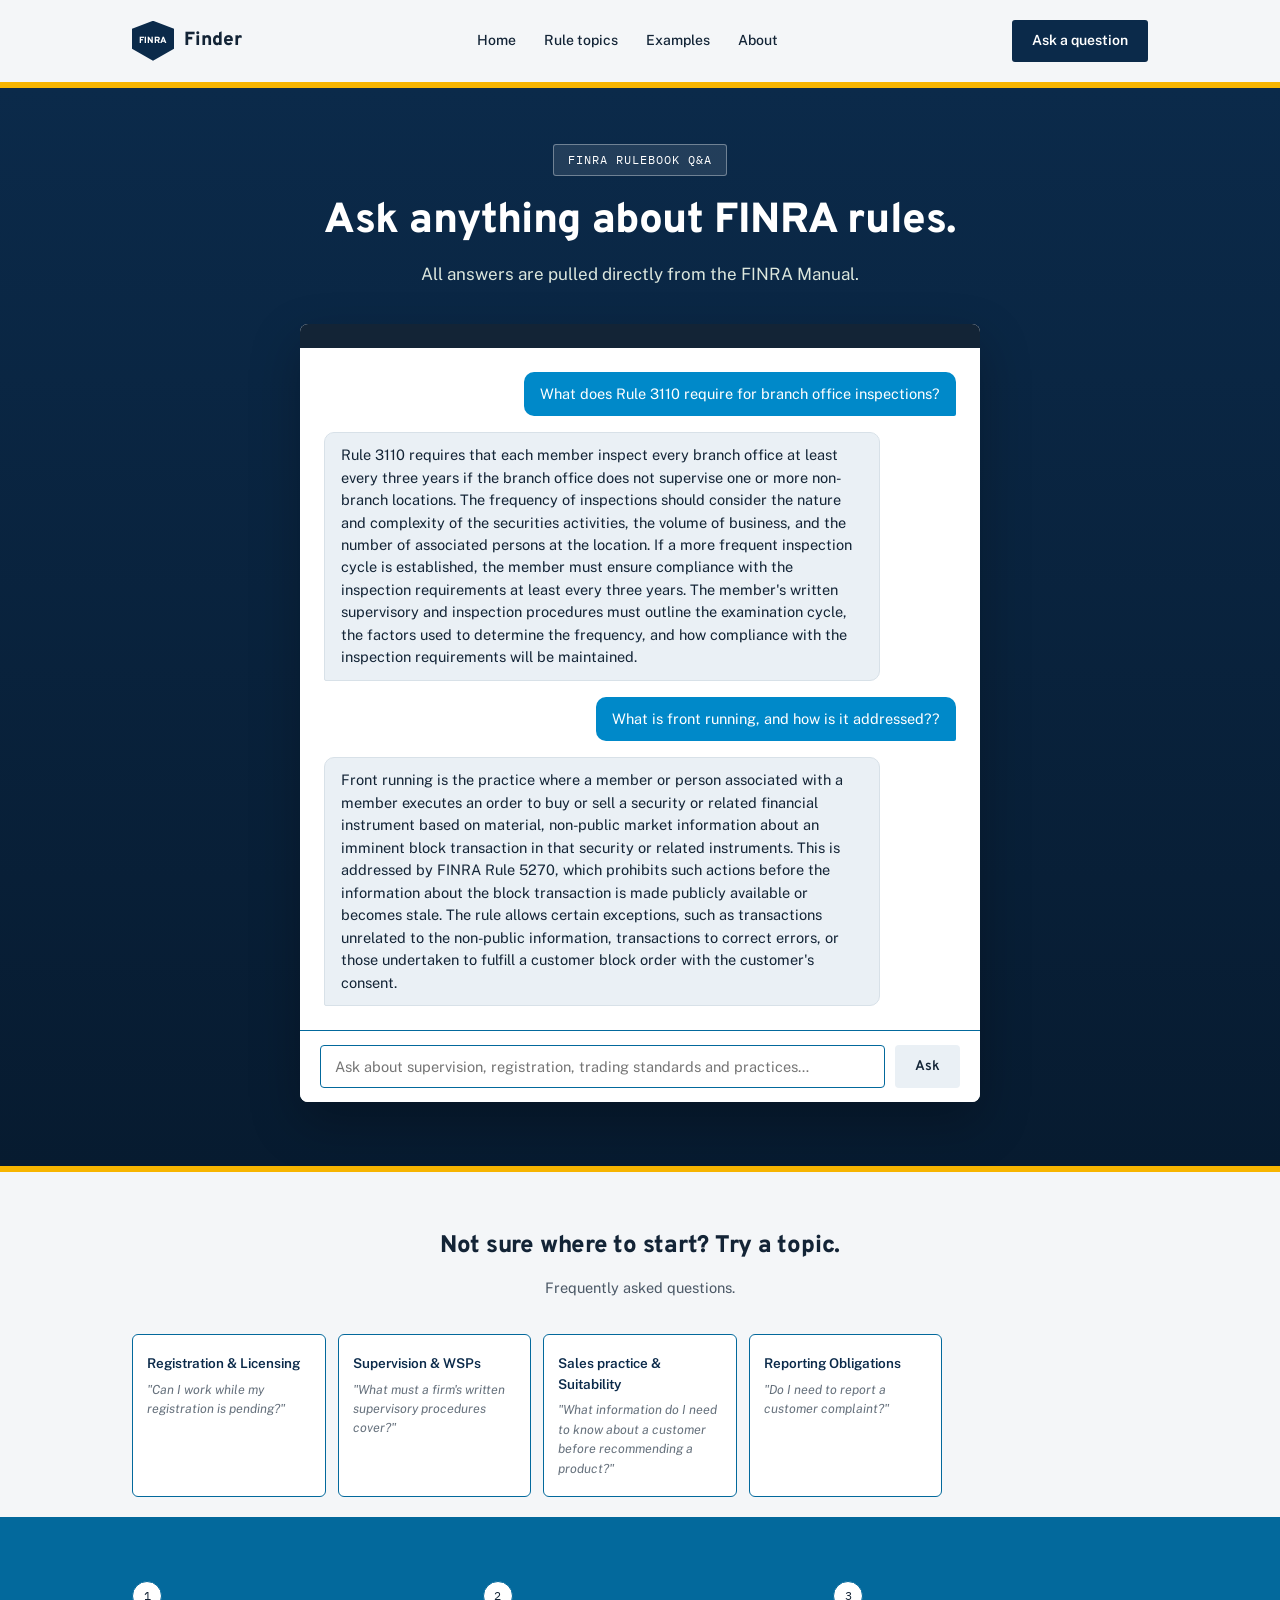
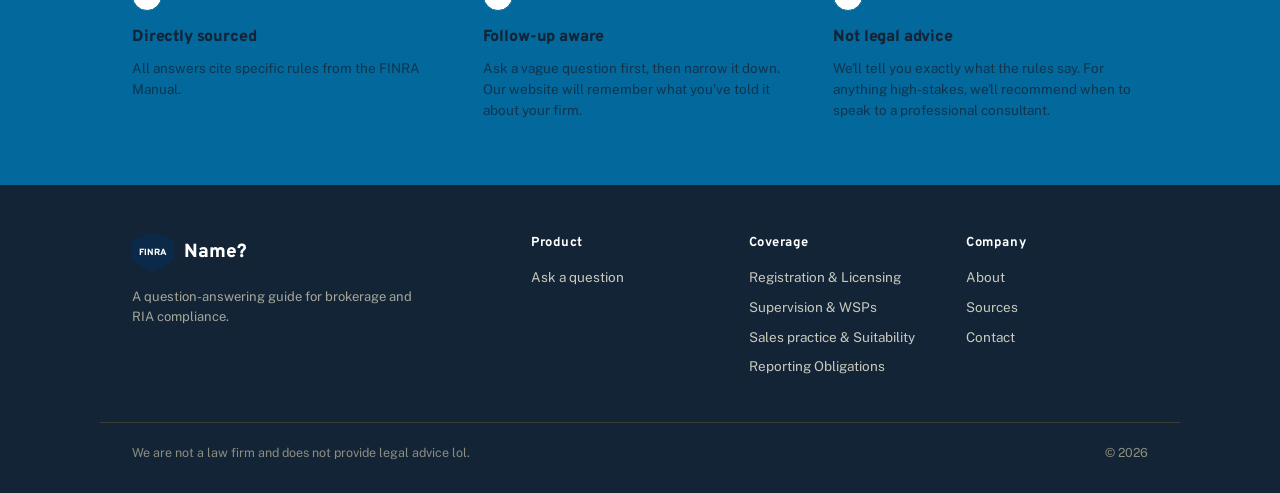
==== commit bc51b1af: "Update index.html" ====
--- a/index.html
+++ b/index.html
@@ -19,6 +19,7 @@
     --muted:#57697C;
     --white:#FFFFFF;
     --live:#2E9E5B;
+    --gold:#F7B500;
   }
   *{box-sizing:border-box;}
   body{
@@ -64,8 +65,8 @@
     background:var(--navy);
     background-image:linear-gradient(var(--navy),var(--navy-dark));
     color:var(--white);
-    border-top:6px solid var(--panel);
-    border-bottom:6px solid var(--panel);
+    border-top:6px solid var(--gold);
+    border-bottom:6px solid var(--gold);
     padding:56px 32px 64px;
   }
   .hero-inner{max-width:900px;margin:0 auto;text-align:center;}
@@ -91,16 +92,16 @@
   }
   .chat-body{padding:24px;display:flex;flex-direction:column;gap:16px;color:var(--ink);}
   .bubble-q{
-    align-self:flex-end;background:var(--ink);color:var(--white);
+    align-self:flex-end;background:var(--blue);color:var(--white);
     padding:11px 16px;border-radius:10px 10px 2px 10px;font-size:14.5px;max-width:80%;
   }
   .bubble-a{
-    align-self:flex-start;background:var(--blue);border:1px solid var(--blue-dark);
+    align-self:flex-start;background:var(--panel);border:1px solid var(--border);color:var(--ink);
     padding:11px 16px;border-radius:10px 10px 10px 2px;font-size:14.5px;max-width:88%;
   }
   .bubble-a .cite{
     display:inline-block;margin-top:8px;font-family:'IBM Plex Mono';font-size:11px;
-    color:var(--panel);
+    color:var(--muted);
   }
   .chat-input-row{
     border-top:1px solid var(--blue-dark);padding:14px 20px;
@@ -221,7 +222,7 @@
         <div class="bubble-a">
           Rule 3110 requires that each member inspect every branch office at least every three years if the branch office does not supervise one or more non-branch locations. The frequency of inspections should consider the nature and complexity of the securities activities, the volume of business, and the number of associated persons at the location. If a more frequent inspection cycle is established, the member must ensure compliance with the inspection requirements at least every three years. The member's written supervisory and inspection procedures must outline the examination cycle, the factors used to determine the frequency, and how compliance with the inspection requirements will be maintained.
         </div>
-        <div class="bubble-q">What is front running, and how is it addressed?</div>
+        <div class="bubble-q">What is front running, and how is it addressed??</div>
         <div class="bubble-a">
           Front running is the practice where a member or person associated with a member executes an order to buy or sell a security or related financial instrument based on material, non-public market information about an imminent block transaction in that security or related instruments. This is addressed by FINRA Rule 5270, which prohibits such actions before the information about the block transaction is made publicly available or becomes stale. The rule allows certain exceptions, such as transactions unrelated to the non-public information, transactions to correct errors, or those undertaken to fulfill a customer block order with the customer's consent.
         </div>
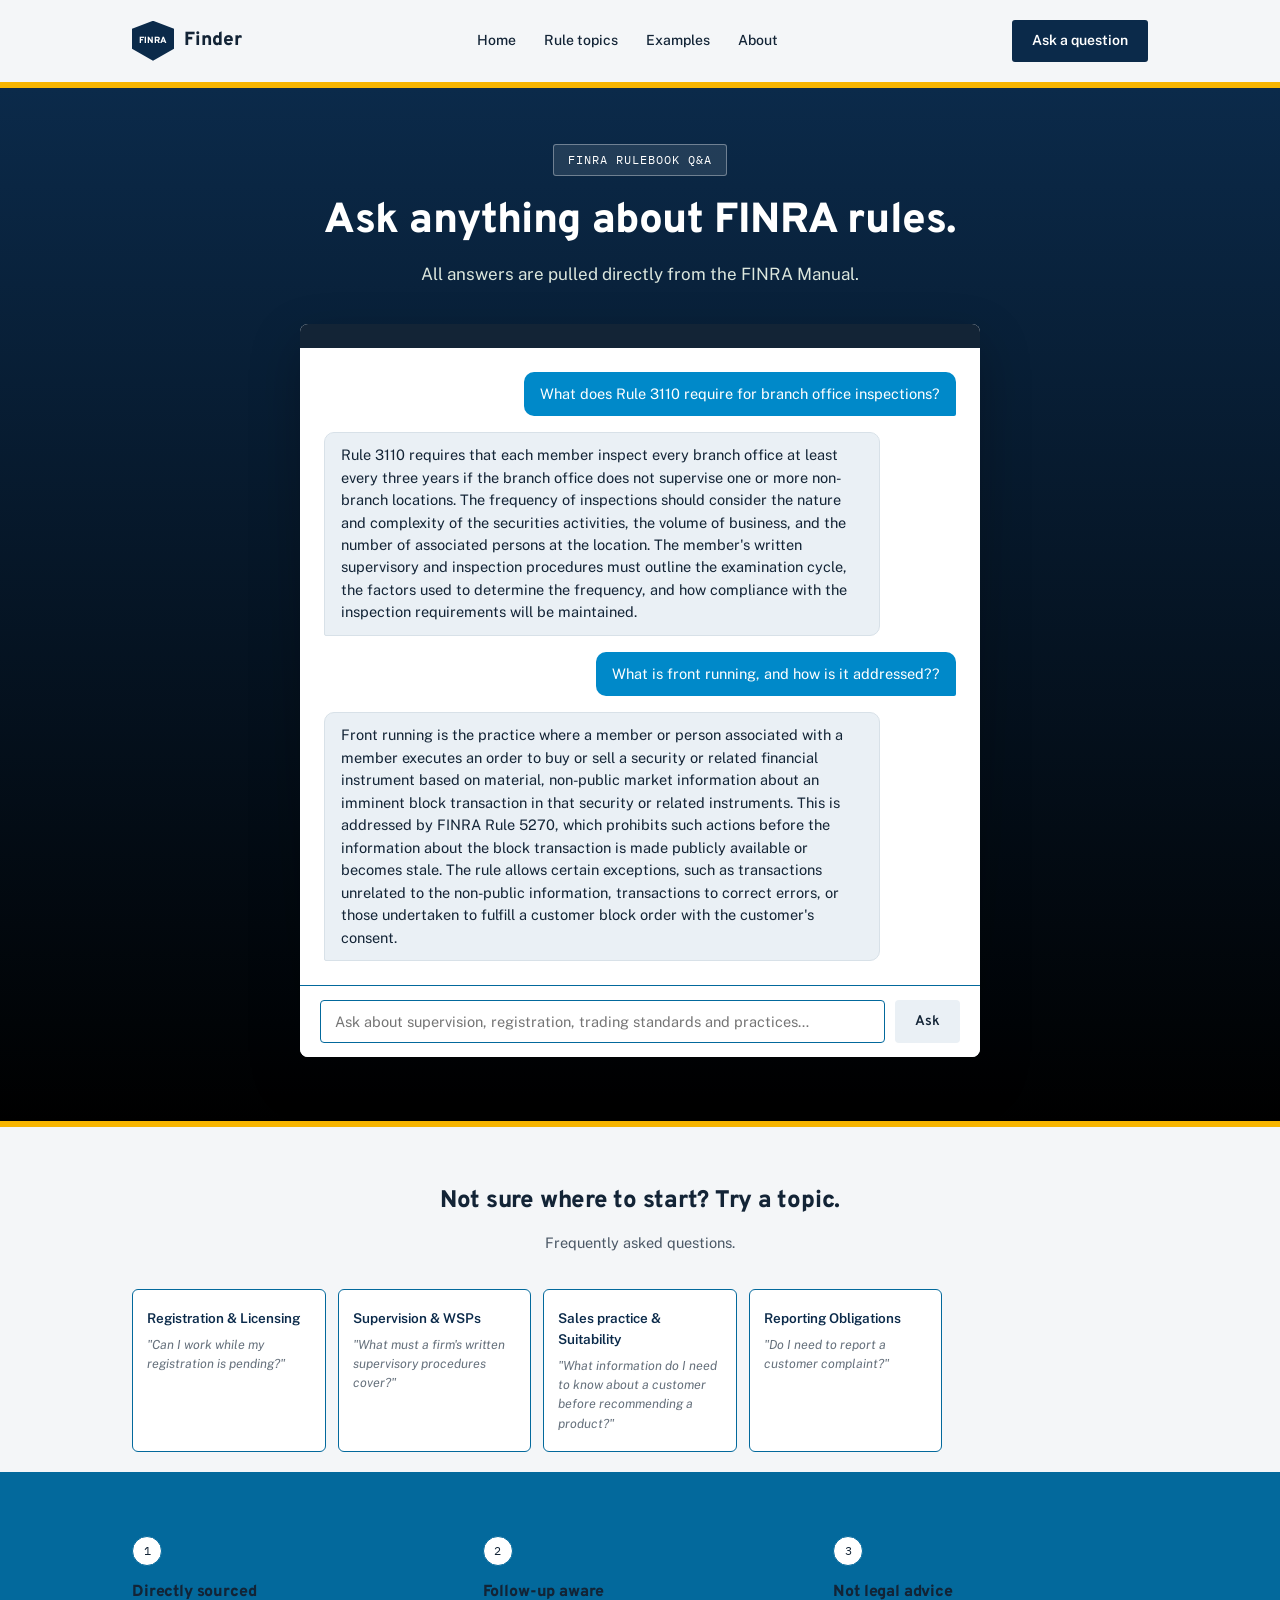
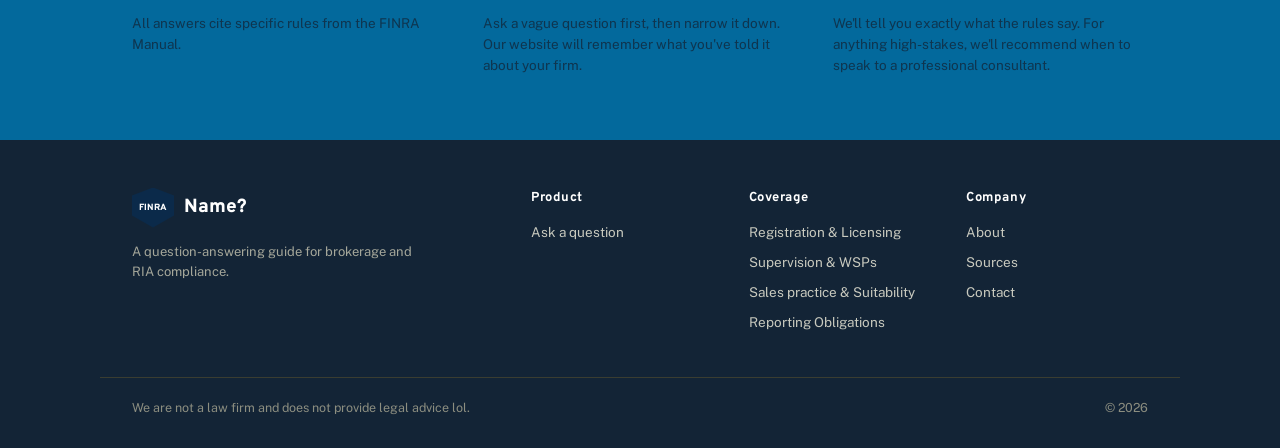
==== commit ab2782b7: "Update index.html" ====
--- a/index.html
+++ b/index.html
@@ -9,7 +9,7 @@
 <style>
   :root{
    --navy:#0B2A4A;
-    --navy-dark:#071B30;
+    --navy-dark:#000000;
     --blue:#0089C9;
     --blue-dark:#03699C;
     --bg:#F4F6F8;
@@ -220,7 +220,7 @@
       <div class="chat-body">
         <div class="bubble-q">What does Rule 3110 require for branch office inspections?</div>
         <div class="bubble-a">
-          Rule 3110 requires that each member inspect every branch office at least every three years if the branch office does not supervise one or more non-branch locations. The frequency of inspections should consider the nature and complexity of the securities activities, the volume of business, and the number of associated persons at the location. If a more frequent inspection cycle is established, the member must ensure compliance with the inspection requirements at least every three years. The member's written supervisory and inspection procedures must outline the examination cycle, the factors used to determine the frequency, and how compliance with the inspection requirements will be maintained.
+          Rule 3110 requires that each member inspect every branch office at least every three years if the branch office does not supervise one or more non-branch locations. The frequency of inspections should consider the nature and complexity of the securities activities, the volume of business, and the number of associated persons at the location. The member's written supervisory and inspection procedures must outline the examination cycle, the factors used to determine the frequency, and how compliance with the inspection requirements will be maintained.
         </div>
         <div class="bubble-q">What is front running, and how is it addressed??</div>
         <div class="bubble-a">
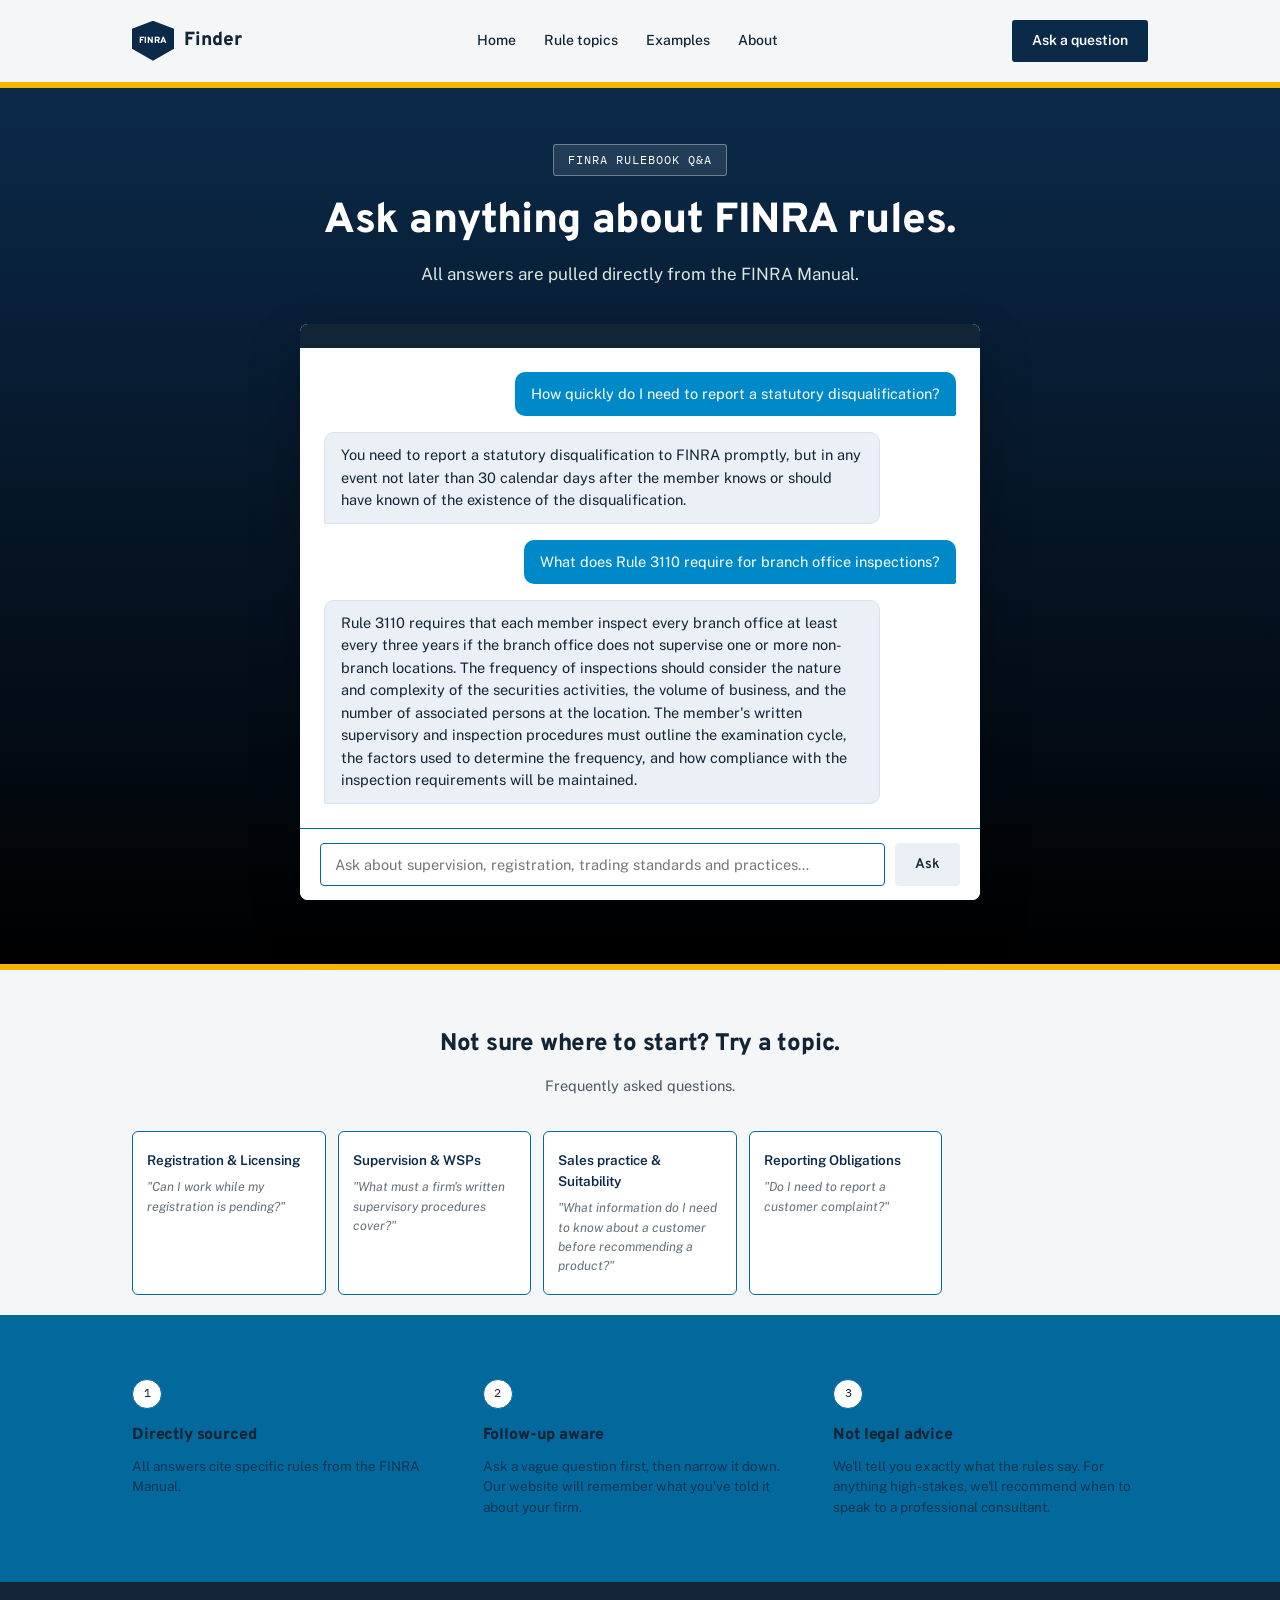
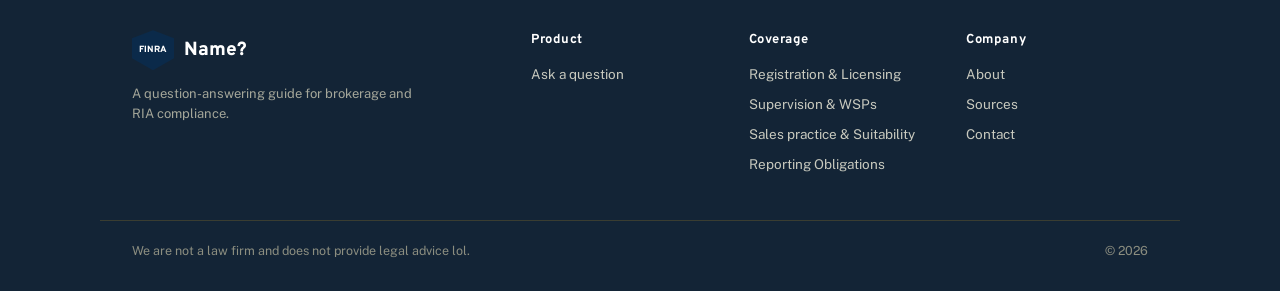
==== commit 460b2a63: "Update index.html" ====
--- a/index.html
+++ b/index.html
@@ -218,13 +218,13 @@
       <div class="chat-head">
       </div>
       <div class="chat-body">
+        <div class="bubble-q">How quickly do I need to report a statutory disqualification?</div>
+        <div class="bubble-a">
+          You need to report a statutory disqualification to FINRA promptly, but in any event not later than 30 calendar days after the member knows or should have known of the existence of the disqualification.
+        </div>
         <div class="bubble-q">What does Rule 3110 require for branch office inspections?</div>
         <div class="bubble-a">
           Rule 3110 requires that each member inspect every branch office at least every three years if the branch office does not supervise one or more non-branch locations. The frequency of inspections should consider the nature and complexity of the securities activities, the volume of business, and the number of associated persons at the location. The member's written supervisory and inspection procedures must outline the examination cycle, the factors used to determine the frequency, and how compliance with the inspection requirements will be maintained.
-        </div>
-        <div class="bubble-q">What is front running, and how is it addressed??</div>
-        <div class="bubble-a">
-          Front running is the practice where a member or person associated with a member executes an order to buy or sell a security or related financial instrument based on material, non-public market information about an imminent block transaction in that security or related instruments. This is addressed by FINRA Rule 5270, which prohibits such actions before the information about the block transaction is made publicly available or becomes stale. The rule allows certain exceptions, such as transactions unrelated to the non-public information, transactions to correct errors, or those undertaken to fulfill a customer block order with the customer's consent.
         </div>
       </div>
       <div class="chat-input-row">
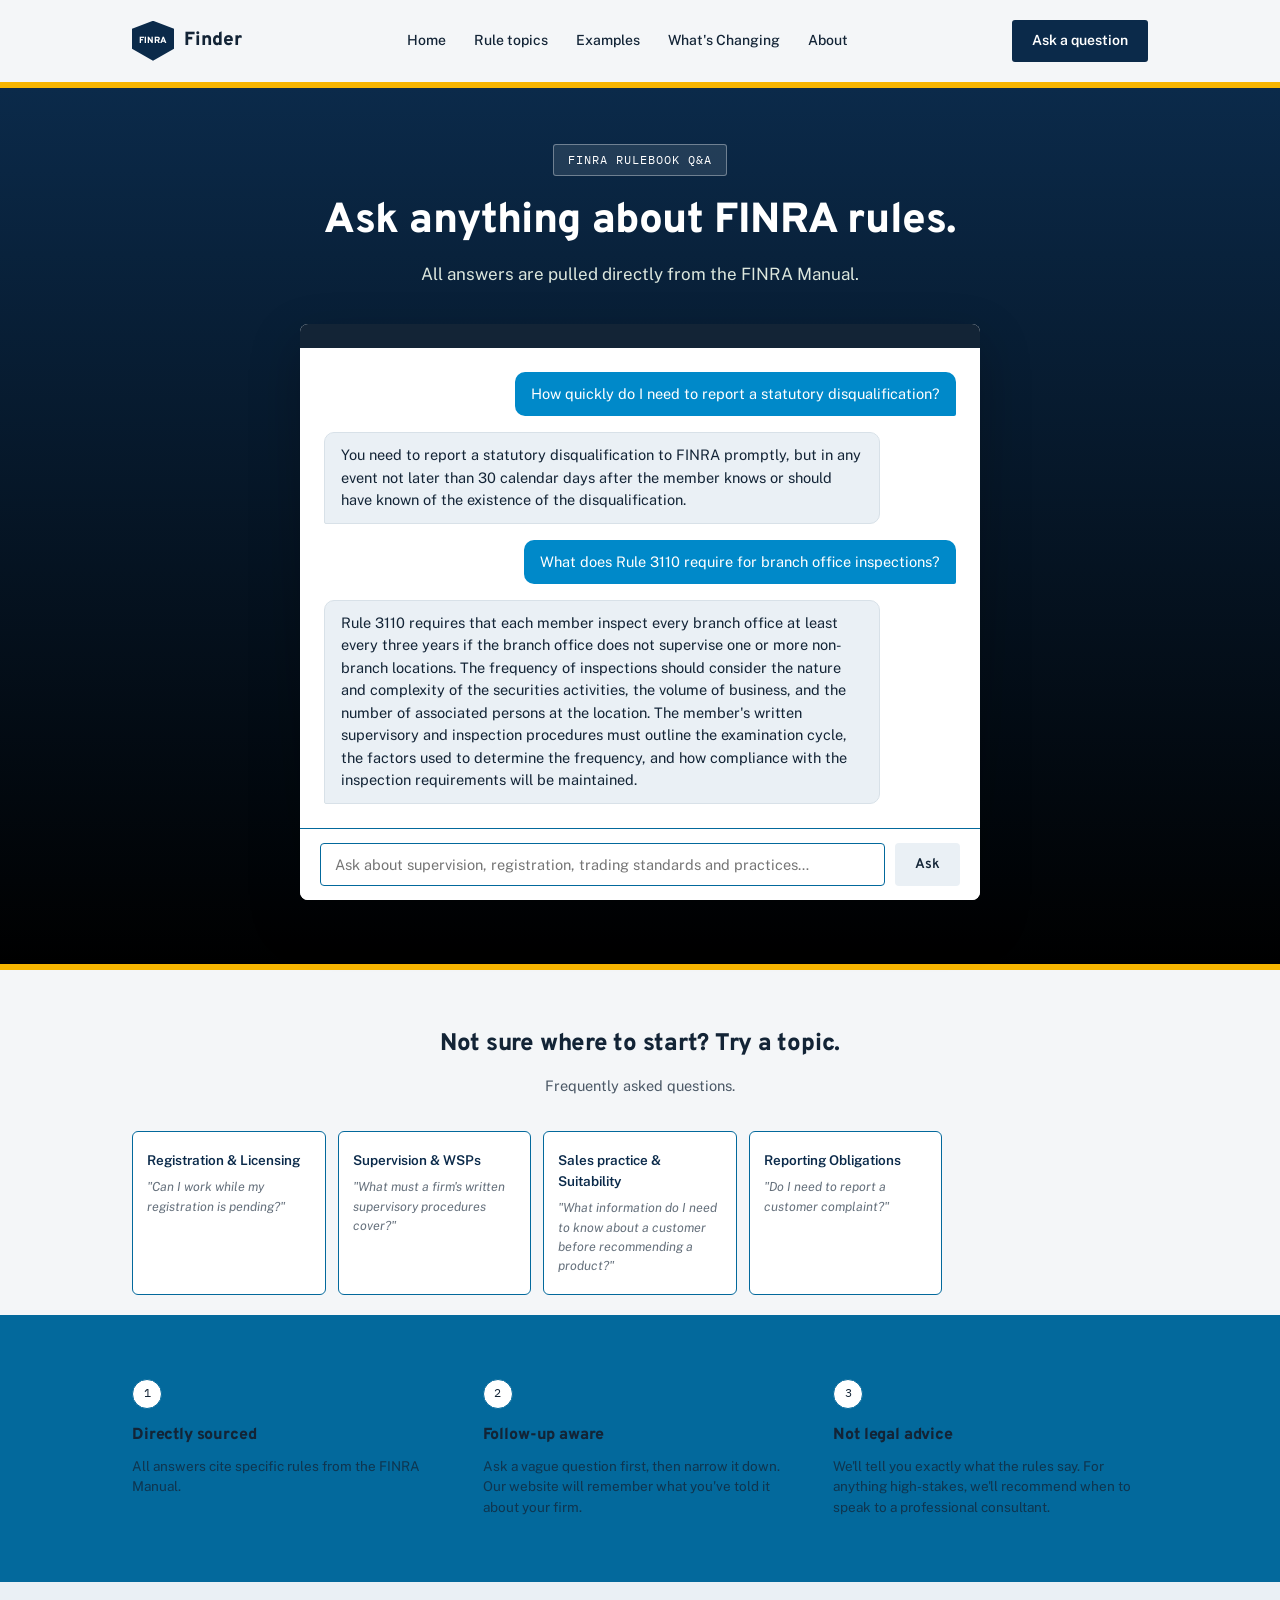
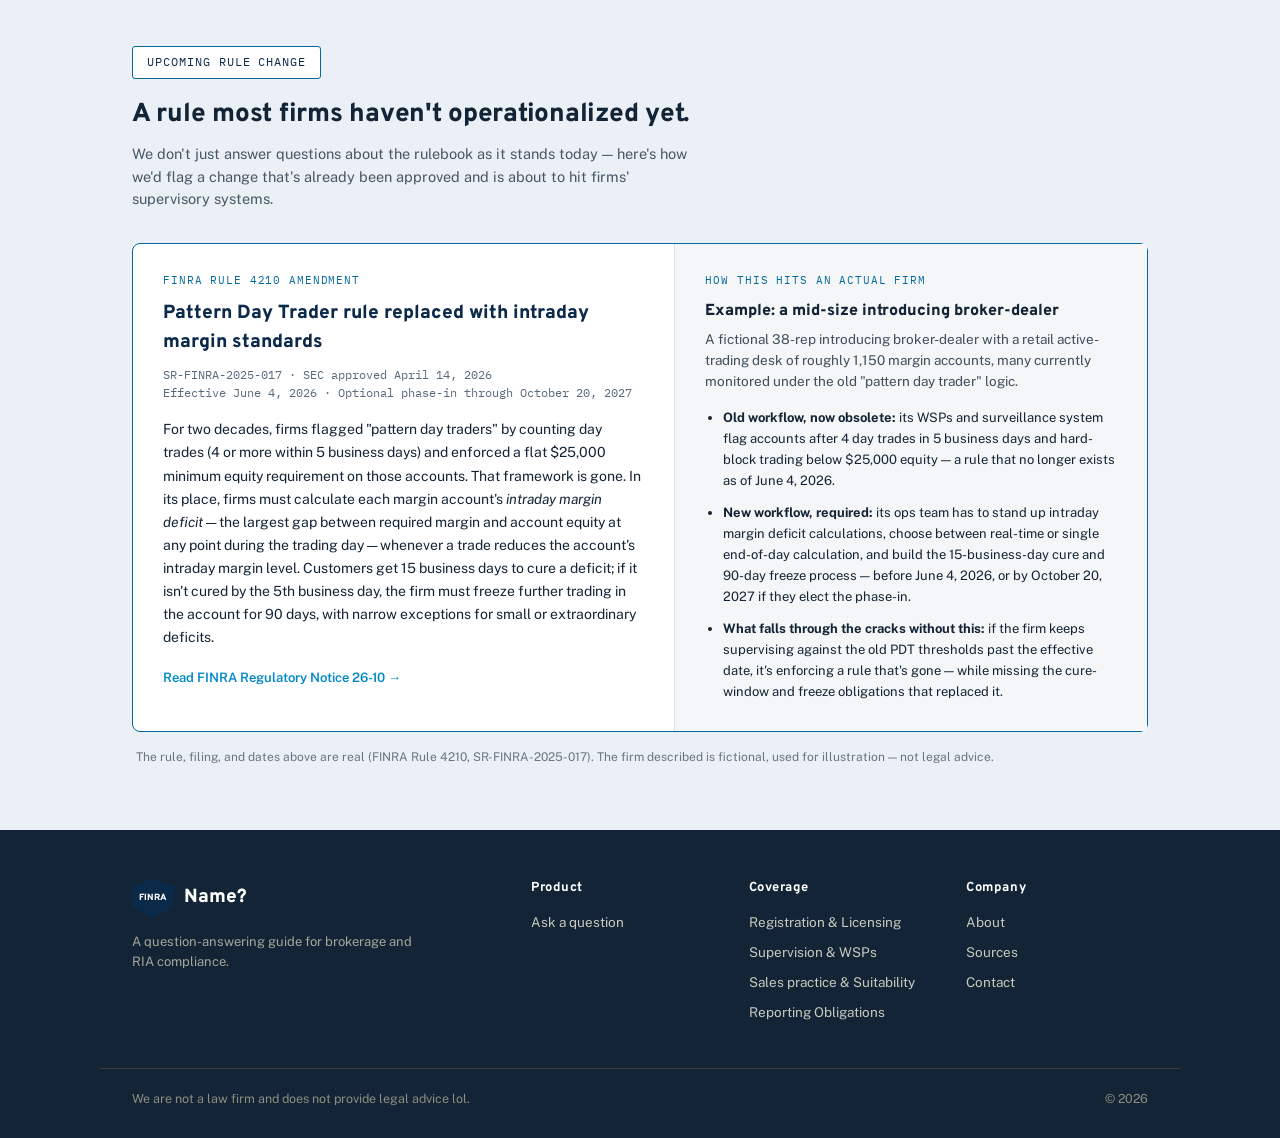
==== commit 4f9a19ad: "Add event-triggered obligations, self-building compliance calendar, and upcoming rule change tracker" ====
--- a/index.html
+++ b/index.html
@@ -159,6 +159,35 @@
   .qa-row .qa-q{font-size:15px;font-weight:500;}
   .qa-row .qa-arrow{color:var(--navy);font-size:16px;text-align:right;}
 
+  .radar{padding:64px 32px;background:var(--panel);}
+  .radar .eyebrow-route{
+    display:inline-flex;align-items:center;gap:10px;
+    background:var(--white);border:1px solid var(--blue-dark);color:var(--navy);
+    padding:6px 14px;border-radius:3px;
+    font-family:'IBM Plex Mono';font-size:12px;letter-spacing:0.08em;
+    margin-bottom:16px;
+  }
+  .radar h2{font-size:26px;margin-bottom:8px;}
+  .radar .lead{opacity:0.75;font-size:14.5px;max-width:560px;margin:0 0 32px;}
+  .radar-card{
+    background:var(--white);border:1px solid var(--blue-dark);border-radius:8px;
+    display:grid;grid-template-columns:1.15fr 1fr;
+  }
+  .radar-rule{padding:28px 30px;border-right:1px solid var(--border);}
+  .radar-firm{padding:28px 30px;background:var(--bg);}
+  .radar-rule-label,.radar-firm-label{
+    font-family:'IBM Plex Mono';font-size:11px;letter-spacing:0.08em;color:var(--blue-dark);margin-bottom:10px;
+  }
+  .radar-rule-title{font-family:'Overpass';font-weight:800;font-size:19px;margin-bottom:8px;color:var(--navy);}
+  .radar-rule-meta{font-family:'IBM Plex Mono';font-size:11.5px;color:var(--muted);margin-bottom:16px;line-height:1.6;}
+  .radar-rule-body{font-size:14px;line-height:1.65;margin:0 0 16px;}
+  .radar-source{font-size:13px;font-weight:600;text-decoration:none;}
+  .radar-firm-name{font-family:'Overpass';font-weight:800;font-size:16px;margin-bottom:6px;}
+  .radar-firm-desc{font-size:13.5px;opacity:0.8;margin:0 0 16px;}
+  .radar-firm-impact{margin:0;padding-left:18px;display:flex;flex-direction:column;gap:12px;}
+  .radar-firm-impact li{font-size:13px;line-height:1.6;}
+  .radar-disclaimer{font-size:12px;opacity:0.6;margin:16px 4px 0;}
+
   .also{padding:12px 32px 70px;}
   .also-card{
     max-width:1016px;margin:0 auto;background:var(--white);border:1px solid var(--blue-dark);
@@ -189,6 +218,8 @@
     .footer-grid{grid-template-columns:1fr 1fr;}
     .hero h1{font-size:30px;}
     .also-card{flex-direction:column;align-items:flex-start;}
+    .radar-card{grid-template-columns:1fr;}
+    .radar-rule{border-right:none;border-bottom:1px solid var(--border);}
   }
 </style>
 </head>
@@ -203,6 +234,7 @@
     <a href="#">Home</a>
     <a href="#">Rule topics</a>
     <a href="#">Examples</a>
+    <a href="#whats-changing">What's Changing</a>
     <a href="#">About</a>
   </div>
   <a href="chat.html" class="nav-cta">Ask a question</a>
@@ -282,6 +314,37 @@
   </div>
 </section>
 
+<section class="radar" id="whats-changing">
+  <div class="wrap">
+    <div class="eyebrow-route">UPCOMING RULE CHANGE</div>
+    <h2>A rule most firms haven't operationalized yet.</h2>
+    <p class="lead">We don't just answer questions about the rulebook as it stands today — here's how we'd flag a change that's already been approved and is about to hit firms' supervisory systems.</p>
+
+    <div class="radar-card">
+      <div class="radar-rule">
+        <div class="radar-rule-label">FINRA RULE 4210 AMENDMENT</div>
+        <div class="radar-rule-title">Pattern Day Trader rule replaced with intraday margin standards</div>
+        <div class="radar-rule-meta">SR-FINRA-2025-017 · SEC approved April 14, 2026<br>Effective June 4, 2026 · Optional phase-in through October 20, 2027</div>
+        <p class="radar-rule-body">
+          For two decades, firms flagged "pattern day traders" by counting day trades (4 or more within 5 business days) and enforced a flat $25,000 minimum equity requirement on those accounts. That framework is gone. In its place, firms must calculate each margin account's <em>intraday margin deficit</em> — the largest gap between required margin and account equity at any point during the trading day — whenever a trade reduces the account's intraday margin level. Customers get 15 business days to cure a deficit; if it isn't cured by the 5th business day, the firm must freeze further trading in the account for 90 days, with narrow exceptions for small or extraordinary deficits.
+        </p>
+        <a class="radar-source" href="https://www.finra.org/rules-guidance/notices/26-10" target="_blank" rel="noopener">Read FINRA Regulatory Notice 26-10 →</a>
+      </div>
+      <div class="radar-firm">
+        <div class="radar-firm-label">HOW THIS HITS AN ACTUAL FIRM</div>
+        <div class="radar-firm-name">Example: a mid-size introducing broker-dealer</div>
+        <p class="radar-firm-desc">A fictional 38-rep introducing broker-dealer with a retail active-trading desk of roughly 1,150 margin accounts, many currently monitored under the old "pattern day trader" logic.</p>
+        <ul class="radar-firm-impact">
+          <li><strong>Old workflow, now obsolete:</strong> its WSPs and surveillance system flag accounts after 4 day trades in 5 business days and hard-block trading below $25,000 equity — a rule that no longer exists as of June 4, 2026.</li>
+          <li><strong>New workflow, required:</strong> its ops team has to stand up intraday margin deficit calculations, choose between real-time or single end-of-day calculation, and build the 15-business-day cure and 90-day freeze process — before June 4, 2026, or by October 20, 2027 if they elect the phase-in.</li>
+          <li><strong>What falls through the cracks without this:</strong> if the firm keeps supervising against the old PDT thresholds past the effective date, it's enforcing a rule that's gone — while missing the cure-window and freeze obligations that replaced it.</li>
+        </ul>
+      </div>
+    </div>
+    <p class="radar-disclaimer">The rule, filing, and dates above are real (FINRA Rule 4210, SR-FINRA-2025-017). The firm described is fictional, used for illustration — not legal advice.</p>
+  </div>
+</section>
+
 <footer>
   <div class="wrap footer-grid">
     <div>
@@ -316,4 +379,4 @@
 </footer>
 
 </body>
-</html>
+</html>
